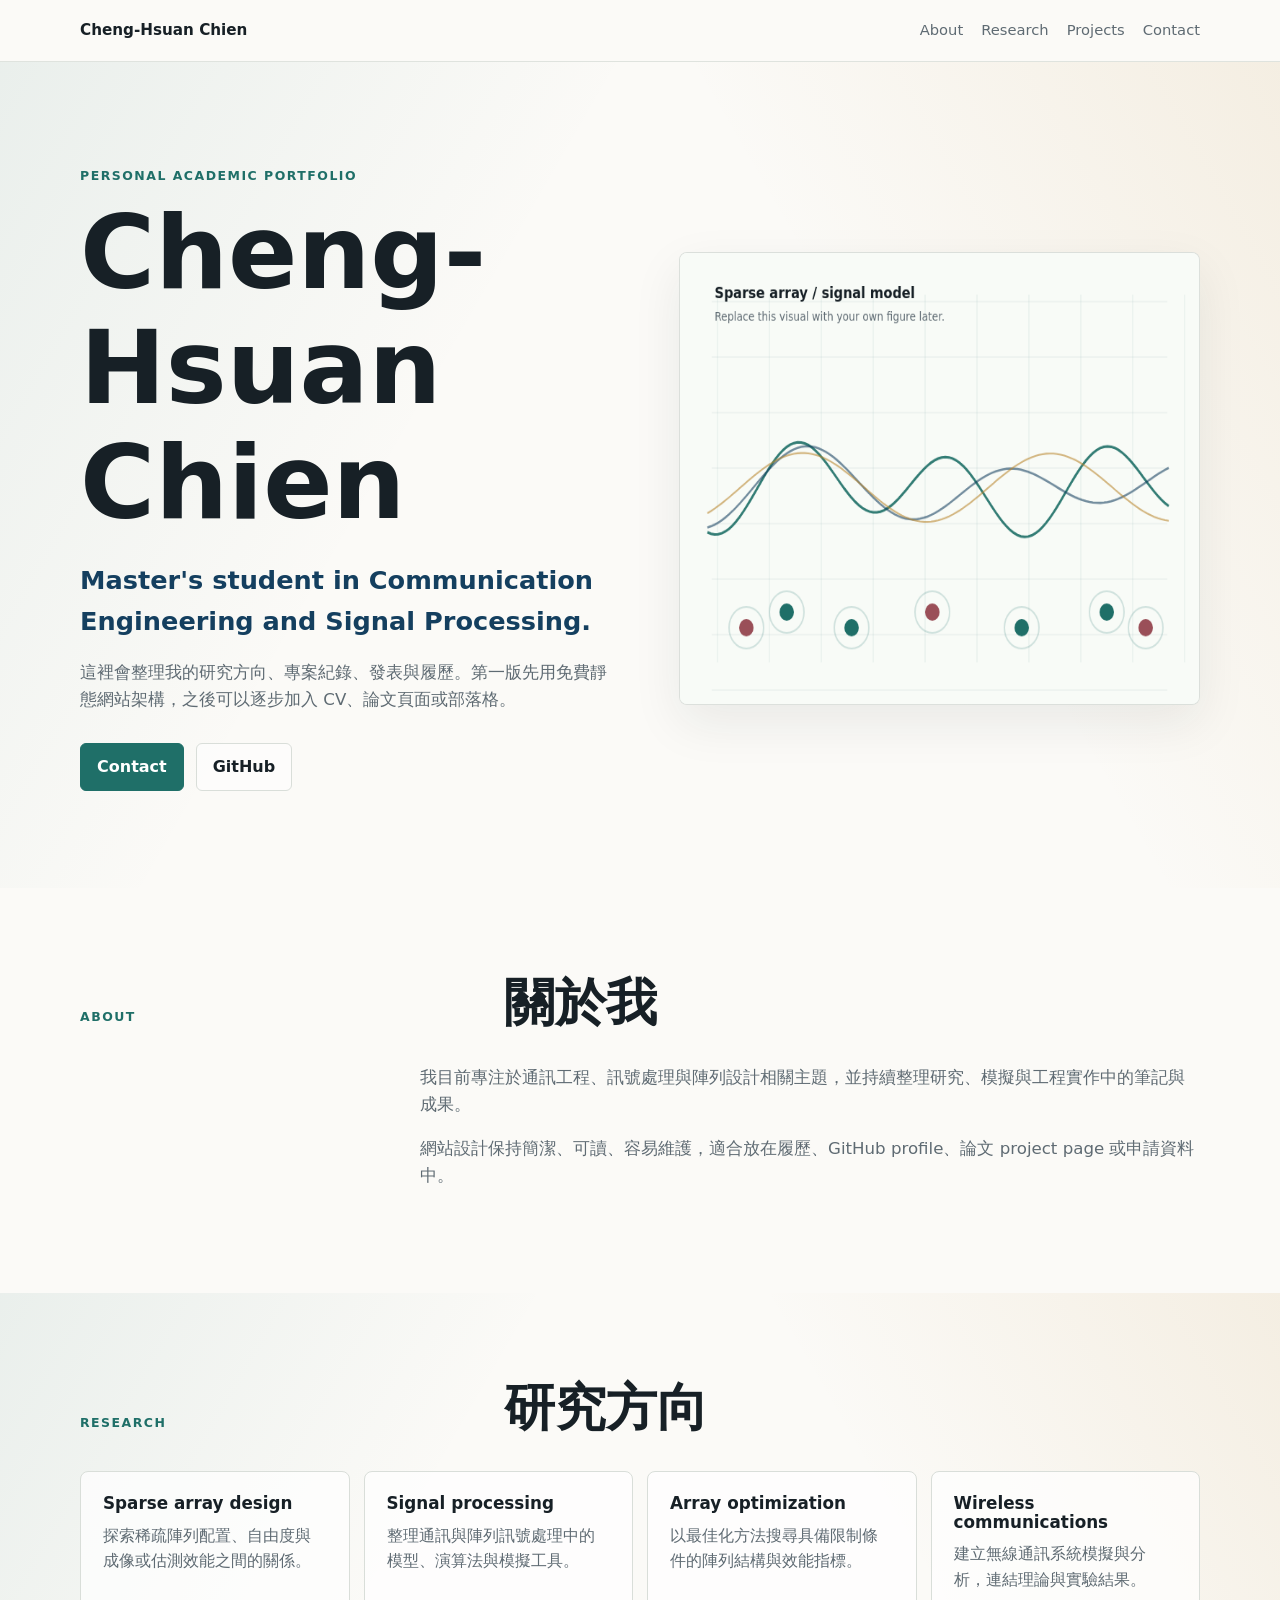
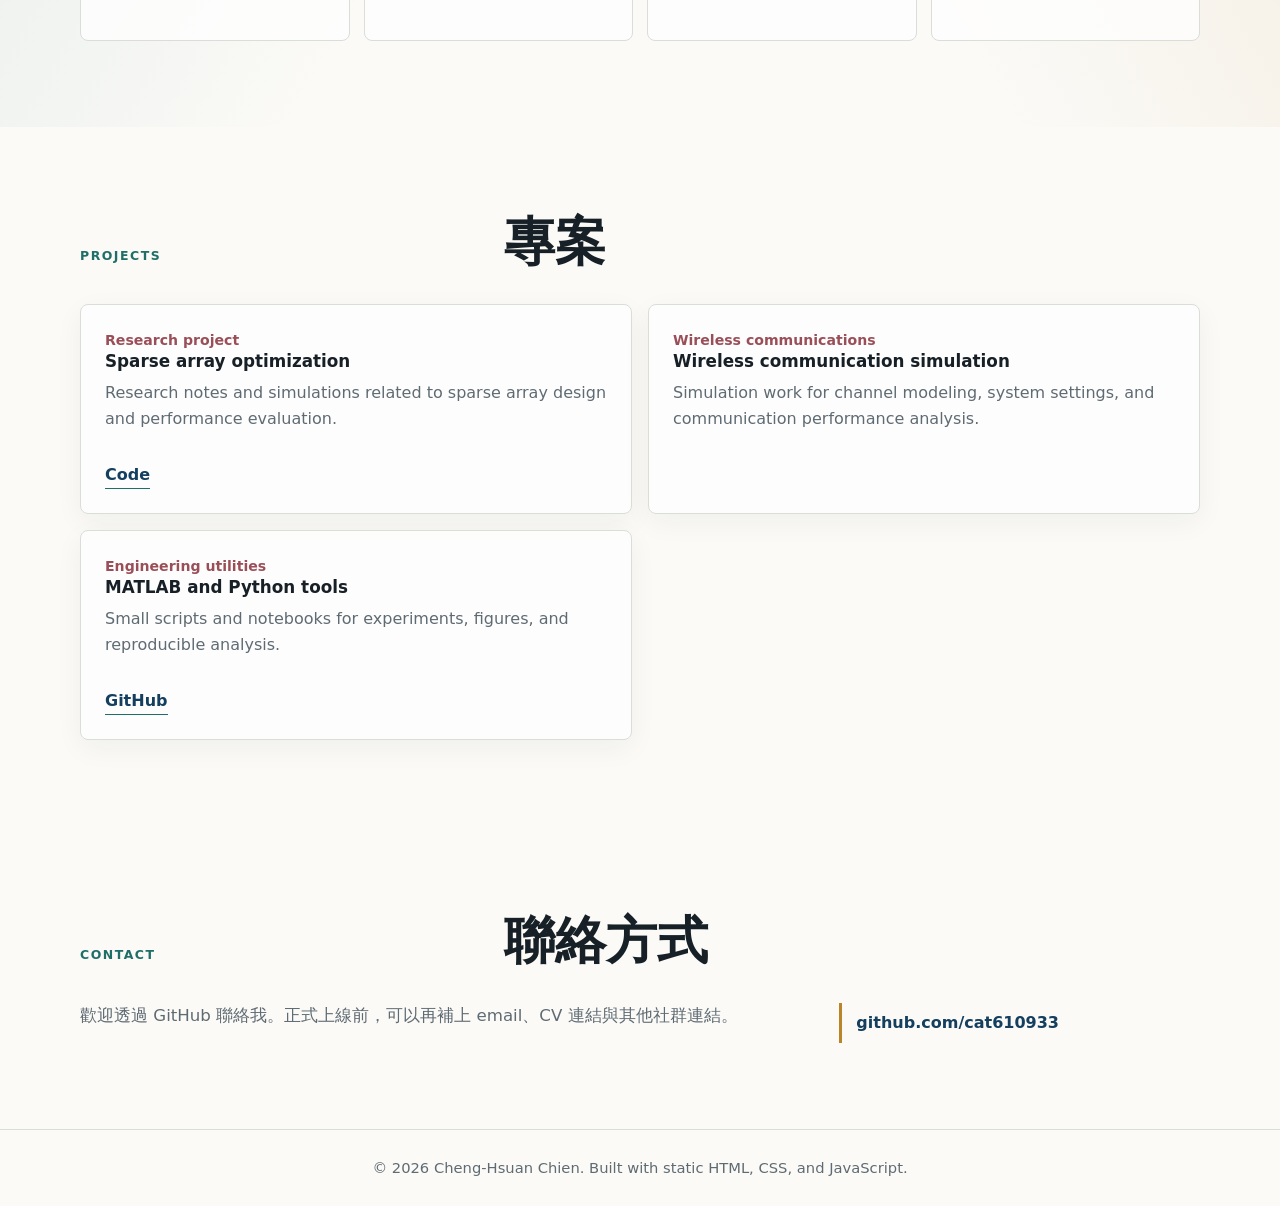
==== index.html @ 8d7ac909 "Update website content" ====
<!doctype html>
<html lang="zh-Hant">
  <head>
    <meta charset="utf-8">
    <meta name="viewport" content="width=device-width, initial-scale=1">
    <meta
      name="description"
      content="Cheng-Hsuan Chien 的個人網站，整理研究方向、專案、發表與聯絡資訊。"
    >
    <title>Cheng-Hsuan Chien | Personal Website</title>
    <link rel="stylesheet" href="styles.css">
  </head>
  <body>
    <header class="site-header">
      <a class="brand" href="#top" aria-label="回到首頁">Cheng-Hsuan Chien</a>
      <nav class="site-nav" aria-label="主要導覽">
        <a href="#about">About</a>
        <a href="#research">Research</a>
        <a href="#projects">Projects</a>
        <a href="#contact">Contact</a>
      </nav>
    </header>

    <main id="top">
      <section class="hero section-band">
        <div class="hero-copy">
          <p class="eyebrow">Personal academic portfolio</p>
          <h1>Cheng-Hsuan Chien</h1>
          <p class="hero-subtitle">
            Master's student in Communication Engineering and Signal Processing.
          </p>
          <p class="hero-text">
            這裡會整理我的研究方向、專案紀錄、發表與履歷。第一版先用免費靜態網站架構，之後可以逐步加入 CV、論文頁面或部落格。
          </p>
          <div class="hero-actions" aria-label="快速連結">
            <a class="button primary" href="#contact">Contact</a>
            <a class="button secondary" href="https://github.com/cat610933">GitHub</a>
          </div>
        </div>
        <div class="hero-visual" aria-label="Signal processing visualization">
          <canvas id="signalCanvas" width="720" height="520"></canvas>
        </div>
      </section>

      <section id="about" class="content-section">
        <div class="section-heading">
          <p class="eyebrow">About</p>
          <h2>關於我</h2>
        </div>
        <div class="text-block">
          <p>
            我目前專注於通訊工程、訊號處理與陣列設計相關主題，並持續整理研究、模擬與工程實作中的筆記與成果。
          </p>
          <p>
            網站設計保持簡潔、可讀、容易維護，適合放在履歷、GitHub profile、論文 project page 或申請資料中。
          </p>
        </div>
      </section>

      <section id="research" class="content-section section-band">
        <div class="section-heading">
          <p class="eyebrow">Research</p>
          <h2>研究方向</h2>
        </div>
        <div class="research-grid">
          <article>
            <h3>Sparse array design</h3>
            <p>探索稀疏陣列配置、自由度與成像或估測效能之間的關係。</p>
          </article>
          <article>
            <h3>Signal processing</h3>
            <p>整理通訊與陣列訊號處理中的模型、演算法與模擬工具。</p>
          </article>
          <article>
            <h3>Array optimization</h3>
            <p>以最佳化方法搜尋具備限制條件的陣列結構與效能指標。</p>
          </article>
          <article>
            <h3>Wireless communications</h3>
            <p>建立無線通訊系統模擬與分析，連結理論與實驗結果。</p>
          </article>
        </div>
      </section>

      <section id="projects" class="content-section">
        <div class="section-heading">
          <p class="eyebrow">Projects</p>
          <h2>專案</h2>
        </div>
        <div id="projectList" class="item-list" aria-live="polite"></div>
      </section>

      <section id="publications" class="content-section section-band is-hidden">
        <div class="section-heading">
          <p class="eyebrow">Publications</p>
          <h2>論文與發表</h2>
        </div>
        <div id="publicationList" class="item-list" aria-live="polite"></div>
      </section>

      <section id="contact" class="content-section contact-section">
        <div class="section-heading">
          <p class="eyebrow">Contact</p>
          <h2>聯絡方式</h2>
        </div>
        <div class="contact-layout">
          <p>
            歡迎透過 GitHub 聯絡我。正式上線前，可以再補上 email、CV 連結與其他社群連結。
          </p>
          <div class="contact-links">
            <a href="https://github.com/cat610933">github.com/cat610933</a>
          </div>
        </div>
      </section>
    </main>

    <footer class="site-footer">
      <p>&copy; <span id="year"></span> Cheng-Hsuan Chien. Built with static HTML, CSS, and JavaScript.</p>
    </footer>

    <script src="script.js"></script>
  </body>
</html>
---- styles.css ----
:root {
  color-scheme: light;
  --bg: #fbfaf7;
  --surface: #ffffff;
  --ink: #172026;
  --muted: #5f6b73;
  --line: #d9ded9;
  --accent: #1f6f68;
  --accent-strong: #143f5f;
  --gold: #b9852b;
  --rose: #9a4f58;
  --shadow: 0 18px 50px rgba(23, 32, 38, 0.08);
  --max-width: 1120px;
}

* {
  box-sizing: border-box;
}

html {
  scroll-behavior: smooth;
}

body {
  margin: 0;
  background: var(--bg);
  color: var(--ink);
  font-family:
    Inter, ui-sans-serif, system-ui, -apple-system, BlinkMacSystemFont, "Segoe UI",
    "Noto Sans TC", sans-serif;
  line-height: 1.6;
}

a {
  color: inherit;
  text-decoration: none;
}

.site-header {
  position: sticky;
  top: 0;
  z-index: 10;
  display: flex;
  align-items: center;
  justify-content: space-between;
  gap: 24px;
  padding: 18px max(24px, calc((100vw - var(--max-width)) / 2));
  border-bottom: 1px solid rgba(217, 222, 217, 0.8);
  background: rgba(251, 250, 247, 0.92);
  backdrop-filter: blur(16px);
}

.brand {
  font-size: 0.95rem;
  font-weight: 750;
  white-space: nowrap;
}

.site-nav {
  display: flex;
  align-items: center;
  gap: 18px;
  color: var(--muted);
  font-size: 0.92rem;
}

.site-nav a {
  border-bottom: 1px solid transparent;
}

.site-nav a:hover,
.site-nav a:focus-visible {
  color: var(--ink);
  border-color: var(--accent);
}

.section-band {
  background:
    linear-gradient(120deg, rgba(31, 111, 104, 0.08), transparent 36%),
    linear-gradient(240deg, rgba(185, 133, 43, 0.1), transparent 34%);
}

.hero {
  display: grid;
  grid-template-columns: minmax(0, 1.02fr) minmax(320px, 0.98fr);
  align-items: center;
  min-height: calc(100vh - 74px);
  gap: 56px;
  padding: 72px max(24px, calc((100vw - var(--max-width)) / 2)) 64px;
}

.hero-copy,
.section-heading,
.text-block,
.contact-layout {
  min-width: 0;
}

.eyebrow {
  margin: 0 0 10px;
  color: var(--accent);
  font-size: 0.78rem;
  font-weight: 800;
  letter-spacing: 0.12em;
  text-transform: uppercase;
}

h1,
h2,
h3,
p {
  overflow-wrap: break-word;
}

h1,
h2,
h3 {
  margin: 0;
  line-height: 1.12;
}

h1 {
  max-width: 760px;
  font-size: clamp(3rem, 8vw, 6.6rem);
}

h2 {
  font-size: clamp(2rem, 4vw, 3.35rem);
}

h3 {
  font-size: 1.05rem;
}

.hero-subtitle {
  margin: 20px 0 0;
  max-width: 660px;
  color: var(--accent-strong);
  font-size: clamp(1.25rem, 2vw, 1.65rem);
  font-weight: 650;
}

.hero-text,
.text-block p,
.contact-layout p {
  color: var(--muted);
  font-size: 1.04rem;
}

.hero-text {
  max-width: 660px;
  margin: 18px 0 0;
}

.hero-actions {
  display: flex;
  flex-wrap: wrap;
  gap: 12px;
  margin-top: 30px;
}

.button {
  display: inline-flex;
  min-height: 44px;
  align-items: center;
  justify-content: center;
  border: 1px solid var(--line);
  border-radius: 6px;
  padding: 10px 16px;
  font-weight: 750;
  transition:
    transform 160ms ease,
    border-color 160ms ease,
    background 160ms ease;
}

.button:hover,
.button:focus-visible {
  transform: translateY(-1px);
  border-color: var(--accent);
}

.button.primary {
  border-color: var(--accent);
  background: var(--accent);
  color: #ffffff;
}

.button.secondary {
  background: rgba(255, 255, 255, 0.58);
}

.button[aria-disabled="true"] {
  color: var(--muted);
  cursor: not-allowed;
}

.hero-visual {
  position: relative;
  overflow: hidden;
  aspect-ratio: 1.15;
  min-height: 330px;
  border: 1px solid rgba(217, 222, 217, 0.92);
  border-radius: 8px;
  background:
    radial-gradient(circle at 70% 26%, rgba(154, 79, 88, 0.22), transparent 30%),
    linear-gradient(145deg, #ffffff, #edf3ee);
  box-shadow: var(--shadow);
}

#signalCanvas {
  display: block;
  width: 100%;
  height: 100%;
}

.content-section {
  padding: 86px max(24px, calc((100vw - var(--max-width)) / 2));
}

.content-section:not(.section-band) {
  background: var(--bg);
}

.section-heading {
  display: grid;
  grid-template-columns: minmax(190px, 0.36fr) minmax(0, 0.64fr);
  gap: 32px;
  align-items: end;
  margin-bottom: 34px;
}

.section-heading .eyebrow {
  margin-bottom: 4px;
}

.text-block {
  max-width: 780px;
  margin-left: auto;
}

.text-block p {
  margin: 0 0 18px;
}

.research-grid {
  display: grid;
  grid-template-columns: repeat(4, minmax(0, 1fr));
  gap: 14px;
}

.research-grid article,
.item-card {
  border: 1px solid var(--line);
  border-radius: 8px;
  background: rgba(255, 255, 255, 0.72);
}

.research-grid article {
  min-height: 170px;
  padding: 22px;
}

.research-grid p,
.item-card p {
  margin: 10px 0 0;
  color: var(--muted);
}

.item-list {
  display: grid;
  grid-template-columns: repeat(2, minmax(0, 1fr));
  gap: 16px;
}

.item-card {
  display: flex;
  min-height: 210px;
  flex-direction: column;
  justify-content: space-between;
  padding: 24px;
  box-shadow: 0 8px 28px rgba(23, 32, 38, 0.05);
}

.item-meta {
  color: var(--rose);
  font-size: 0.88rem;
  font-weight: 760;
}

.item-links {
  display: flex;
  flex-wrap: wrap;
  gap: 10px;
  margin-top: 20px;
}

.item-links a {
  border-bottom: 1px solid var(--accent);
  color: var(--accent-strong);
  font-weight: 760;
}

.contact-layout {
  display: grid;
  grid-template-columns: minmax(0, 1fr) minmax(260px, 0.5fr);
  gap: 38px;
  align-items: start;
}

.contact-layout p {
  margin: 0;
}

.contact-links {
  display: grid;
  gap: 12px;
}

.contact-links a {
  border-left: 3px solid var(--gold);
  padding: 7px 0 7px 14px;
  color: var(--accent-strong);
  font-weight: 750;
}

.site-footer {
  padding: 26px 24px;
  border-top: 1px solid var(--line);
  color: var(--muted);
  text-align: center;
}

.site-footer p {
  margin: 0;
  font-size: 0.92rem;
}

.is-hidden {
  display: none;
}

@media (max-width: 860px) {
  .site-header {
    position: static;
    align-items: flex-start;
    flex-direction: column;
    gap: 12px;
  }

  .site-nav {
    width: 100%;
    overflow-x: auto;
    padding-bottom: 4px;
  }

  .hero {
    grid-template-columns: 1fr;
    min-height: auto;
    padding-top: 50px;
  }

  .hero-visual {
    min-height: 280px;
  }

  .section-heading,
  .contact-layout {
    grid-template-columns: 1fr;
    gap: 18px;
  }

  .text-block {
    margin-left: 0;
  }

  .research-grid,
  .item-list {
    grid-template-columns: repeat(2, minmax(0, 1fr));
  }
}

@media (max-width: 560px) {
  .site-header,
  .hero,
  .content-section {
    padding-left: 18px;
    padding-right: 18px;
  }

  .brand {
    white-space: normal;
  }

  .hero {
    gap: 34px;
    padding-bottom: 42px;
  }

  .hero-actions,
  .button {
    width: 100%;
  }

  .research-grid,
  .item-list {
    grid-template-columns: 1fr;
  }

  .content-section {
    padding-top: 64px;
    padding-bottom: 64px;
  }
}
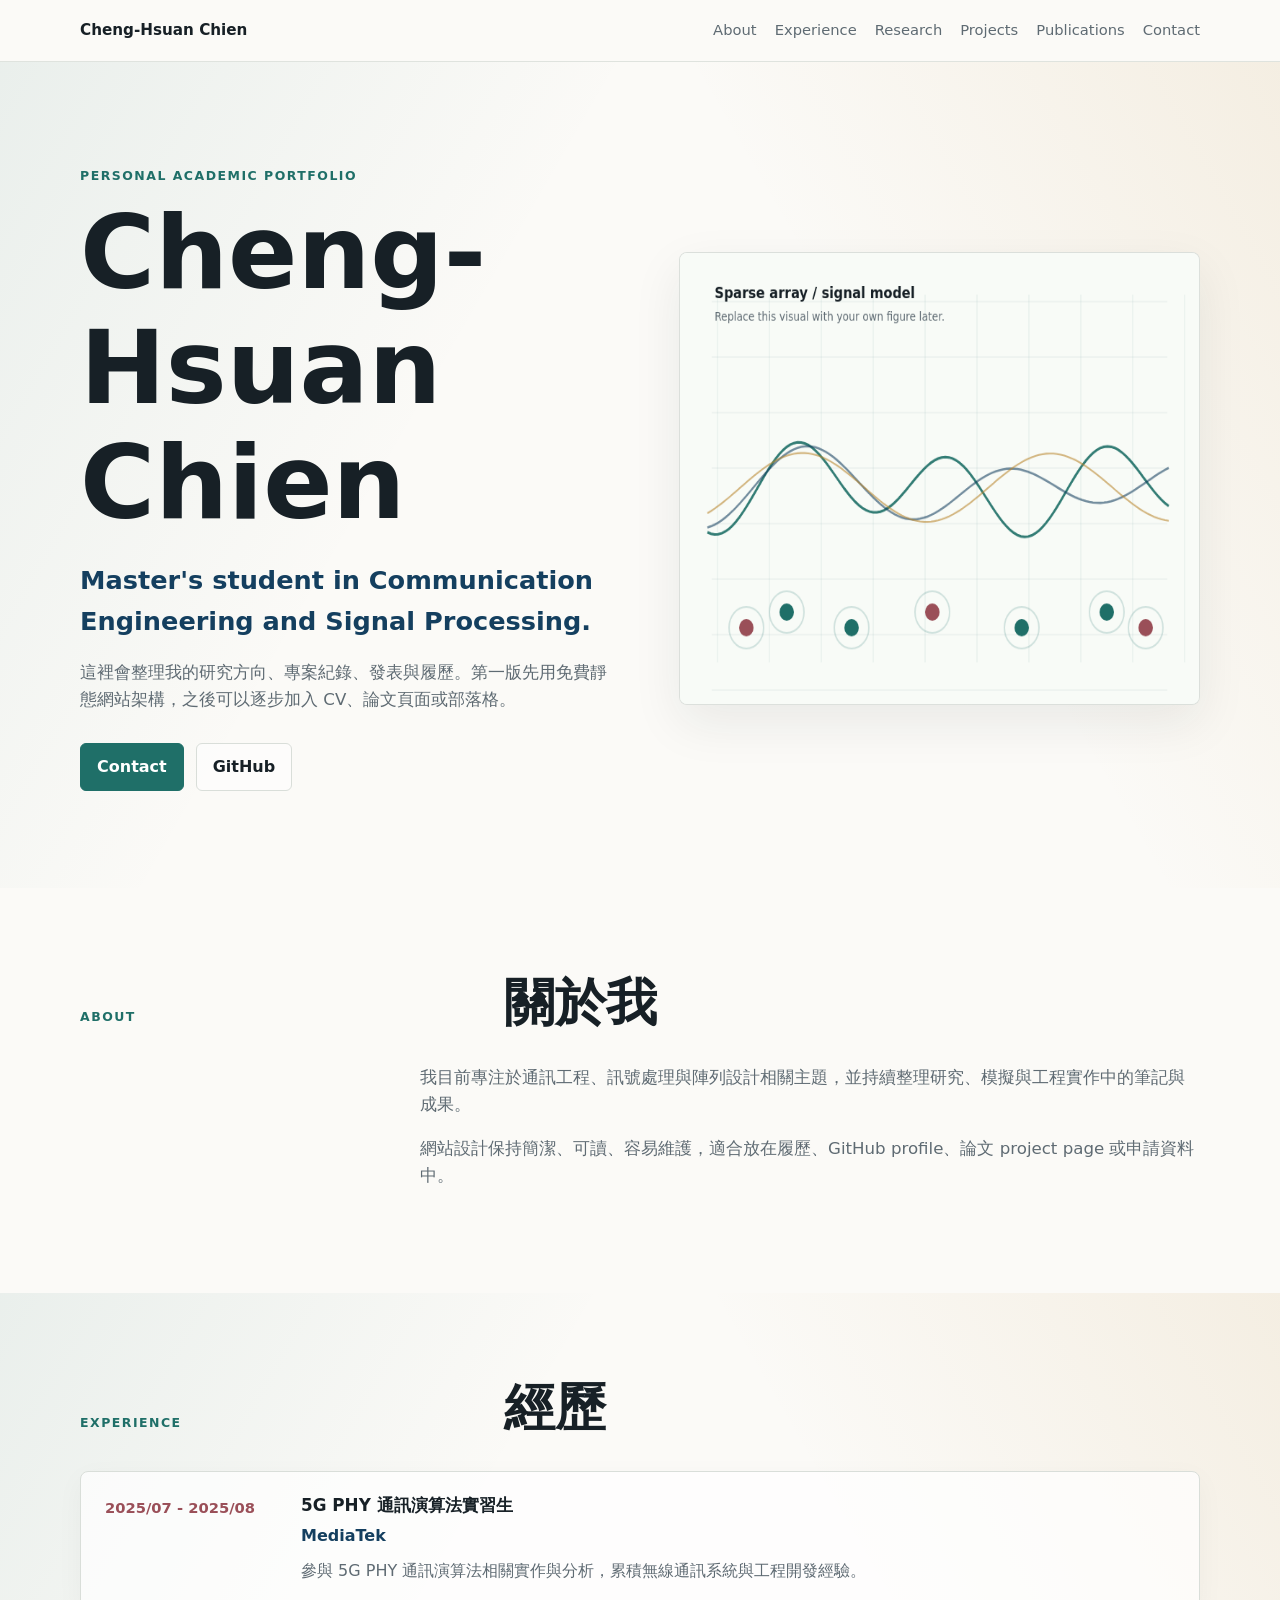
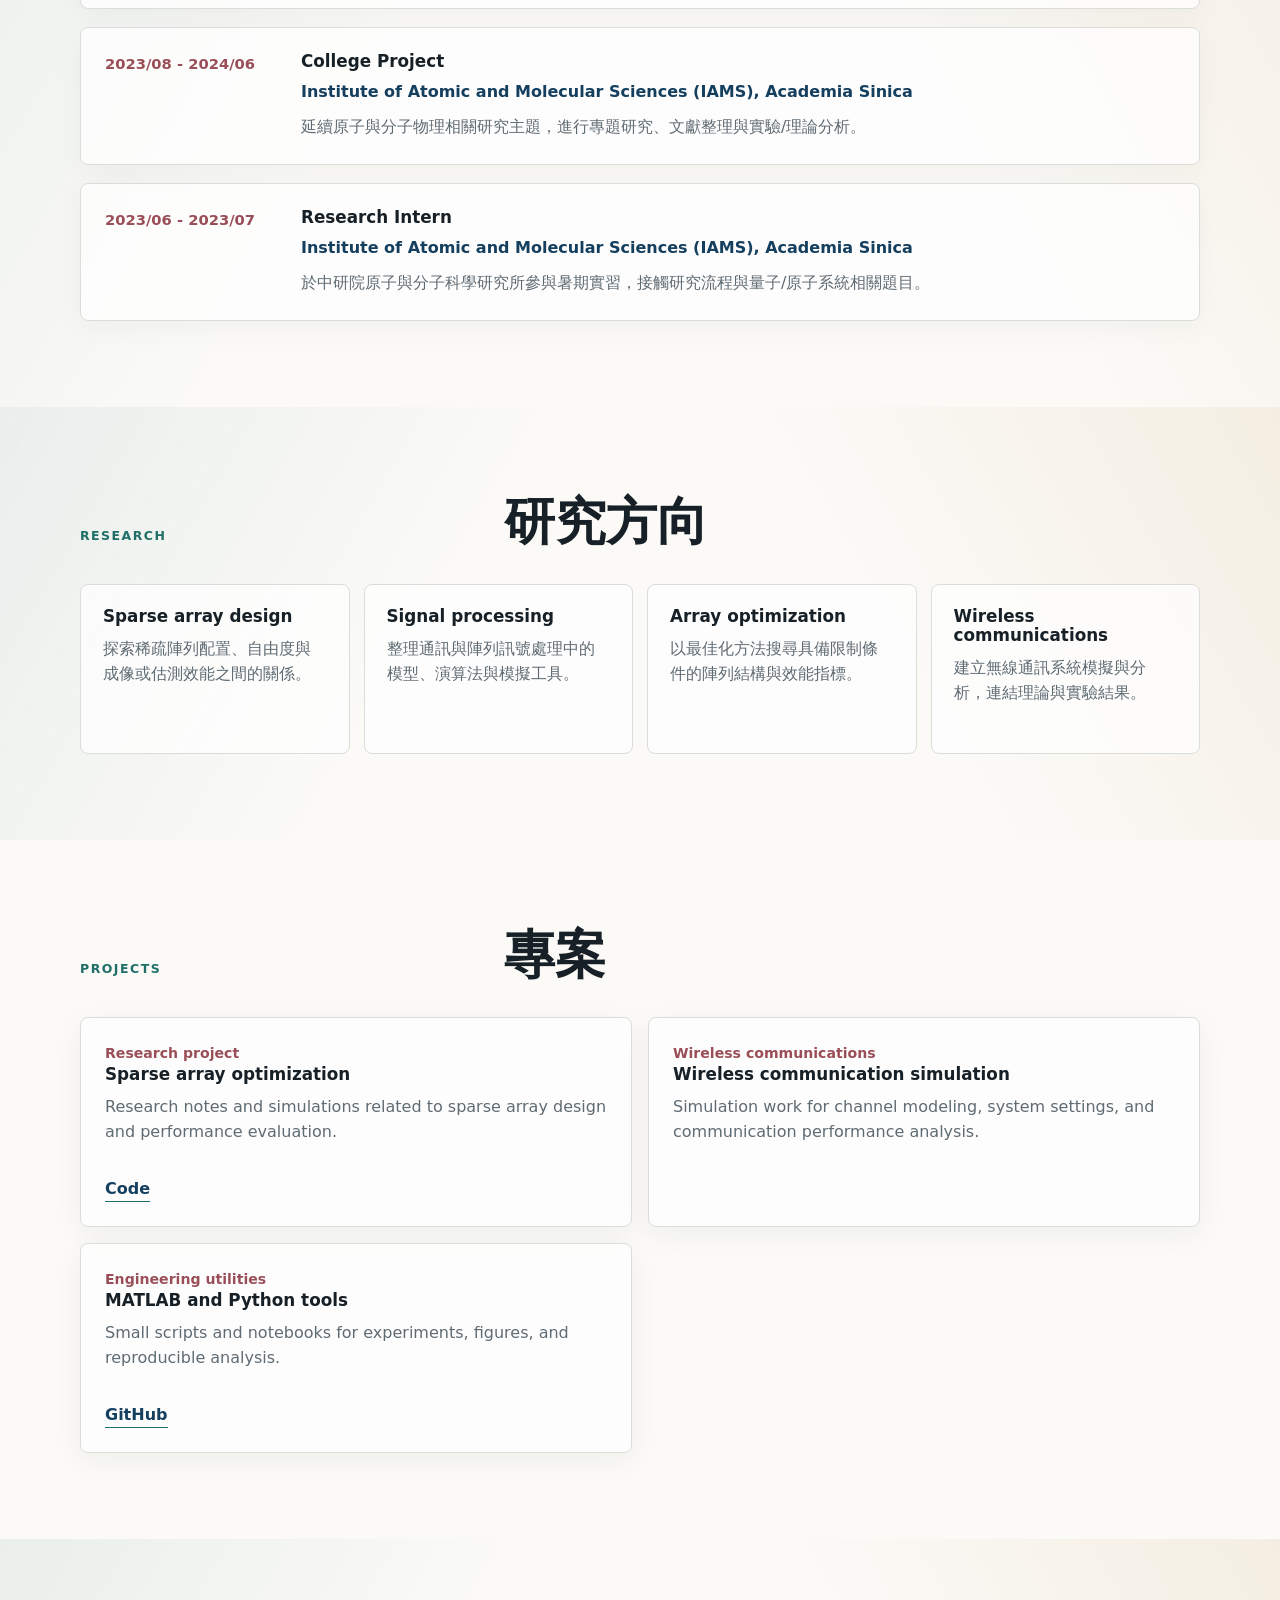
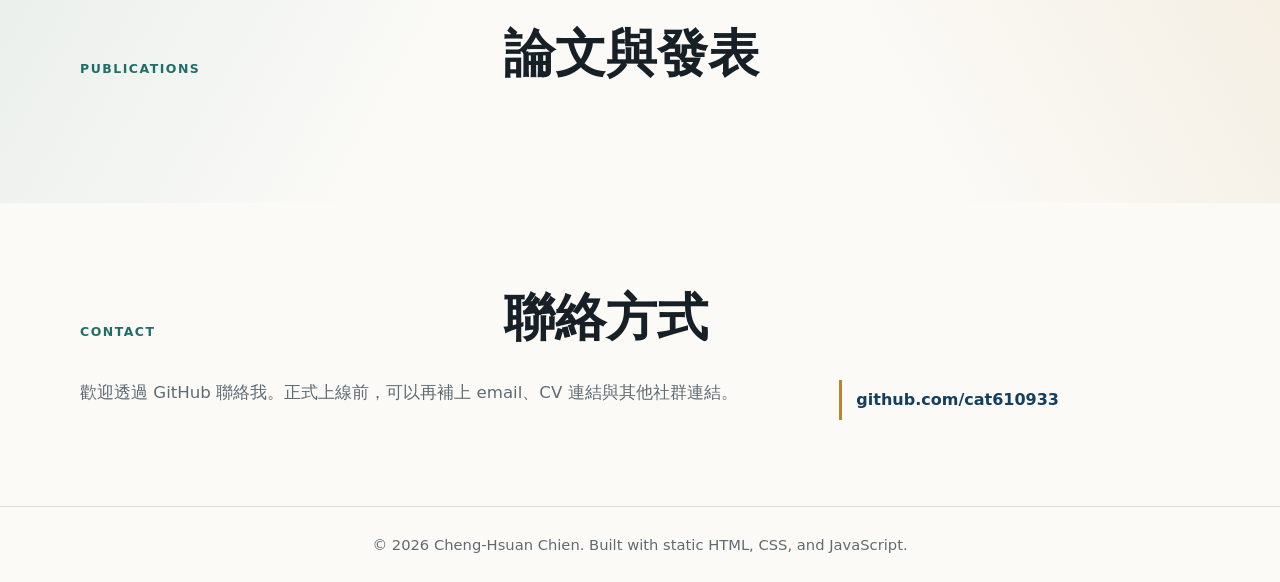
==== commit 7fe5257d: "Add experience section" ====
--- a/index.html
+++ b/index.html
@@ -15,8 +15,10 @@
       <a class="brand" href="#top" aria-label="回到首頁">Cheng-Hsuan Chien</a>
       <nav class="site-nav" aria-label="主要導覽">
         <a href="#about">About</a>
+        <a href="#experience">Experience</a>
         <a href="#research">Research</a>
         <a href="#projects">Projects</a>
+        <a href="#publications">Publications</a>
         <a href="#contact">Contact</a>
       </nav>
     </header>
@@ -57,6 +59,45 @@
         </div>
       </section>
 
+      <section id="experience" class="content-section section-band">
+        <div class="section-heading">
+          <p class="eyebrow">Experience</p>
+          <h2>經歷</h2>
+        </div>
+        <div class="timeline" aria-label="Experience timeline">
+          <article class="timeline-item">
+            <p class="timeline-date">2025/07 - 2025/08</p>
+            <div>
+              <h3>5G PHY 通訊演算法實習生</h3>
+              <p class="timeline-place">MediaTek</p>
+              <p>
+                參與 5G PHY 通訊演算法相關實作與分析，累積無線通訊系統與工程開發經驗。
+              </p>
+            </div>
+          </article>
+          <article class="timeline-item">
+            <p class="timeline-date">2023/08 - 2024/06</p>
+            <div>
+              <h3>College Project</h3>
+              <p class="timeline-place">Institute of Atomic and Molecular Sciences (IAMS), Academia Sinica</p>
+              <p>
+                延續原子與分子物理相關研究主題，進行專題研究、文獻整理與實驗/理論分析。
+              </p>
+            </div>
+          </article>
+          <article class="timeline-item">
+            <p class="timeline-date">2023/06 - 2023/07</p>
+            <div>
+              <h3>Research Intern</h3>
+              <p class="timeline-place">Institute of Atomic and Molecular Sciences (IAMS), Academia Sinica</p>
+              <p>
+                於中研院原子與分子科學研究所參與暑期實習，接觸研究流程與量子/原子系統相關題目。
+              </p>
+            </div>
+          </article>
+        </div>
+      </section>
+
       <section id="research" class="content-section section-band">
         <div class="section-heading">
           <p class="eyebrow">Research</p>
@@ -90,7 +131,7 @@
         <div id="projectList" class="item-list" aria-live="polite"></div>
       </section>
 
-      <section id="publications" class="content-section section-band is-hidden">
+      <section id="publications" class="content-section section-band">
         <div class="section-heading">
           <p class="eyebrow">Publications</p>
           <h2>論文與發表</h2>
--- a/styles.css
+++ b/styles.css
@@ -243,6 +243,40 @@
   margin: 0 0 18px;
 }
 
+.timeline {
+  display: grid;
+  gap: 18px;
+}
+
+.timeline-item {
+  display: grid;
+  grid-template-columns: 170px minmax(0, 1fr);
+  gap: 26px;
+  padding: 24px;
+  border: 1px solid var(--line);
+  border-radius: 8px;
+  background: rgba(255, 255, 255, 0.72);
+  box-shadow: 0 8px 28px rgba(23, 32, 38, 0.04);
+}
+
+.timeline-date {
+  margin: 0;
+  color: var(--rose);
+  font-size: 0.92rem;
+  font-weight: 800;
+}
+
+.timeline-place {
+  margin: 8px 0 0;
+  color: var(--accent-strong);
+  font-weight: 760;
+}
+
+.timeline-item p:last-child {
+  margin: 10px 0 0;
+  color: var(--muted);
+}
+
 .research-grid {
   display: grid;
   grid-template-columns: repeat(4, minmax(0, 1fr));
@@ -336,10 +370,6 @@
   font-size: 0.92rem;
 }
 
-.is-hidden {
-  display: none;
-}
-
 @media (max-width: 860px) {
   .site-header {
     position: static;
@@ -365,6 +395,7 @@
   }
 
   .section-heading,
+  .timeline-item,
   .contact-layout {
     grid-template-columns: 1fr;
     gap: 18px;
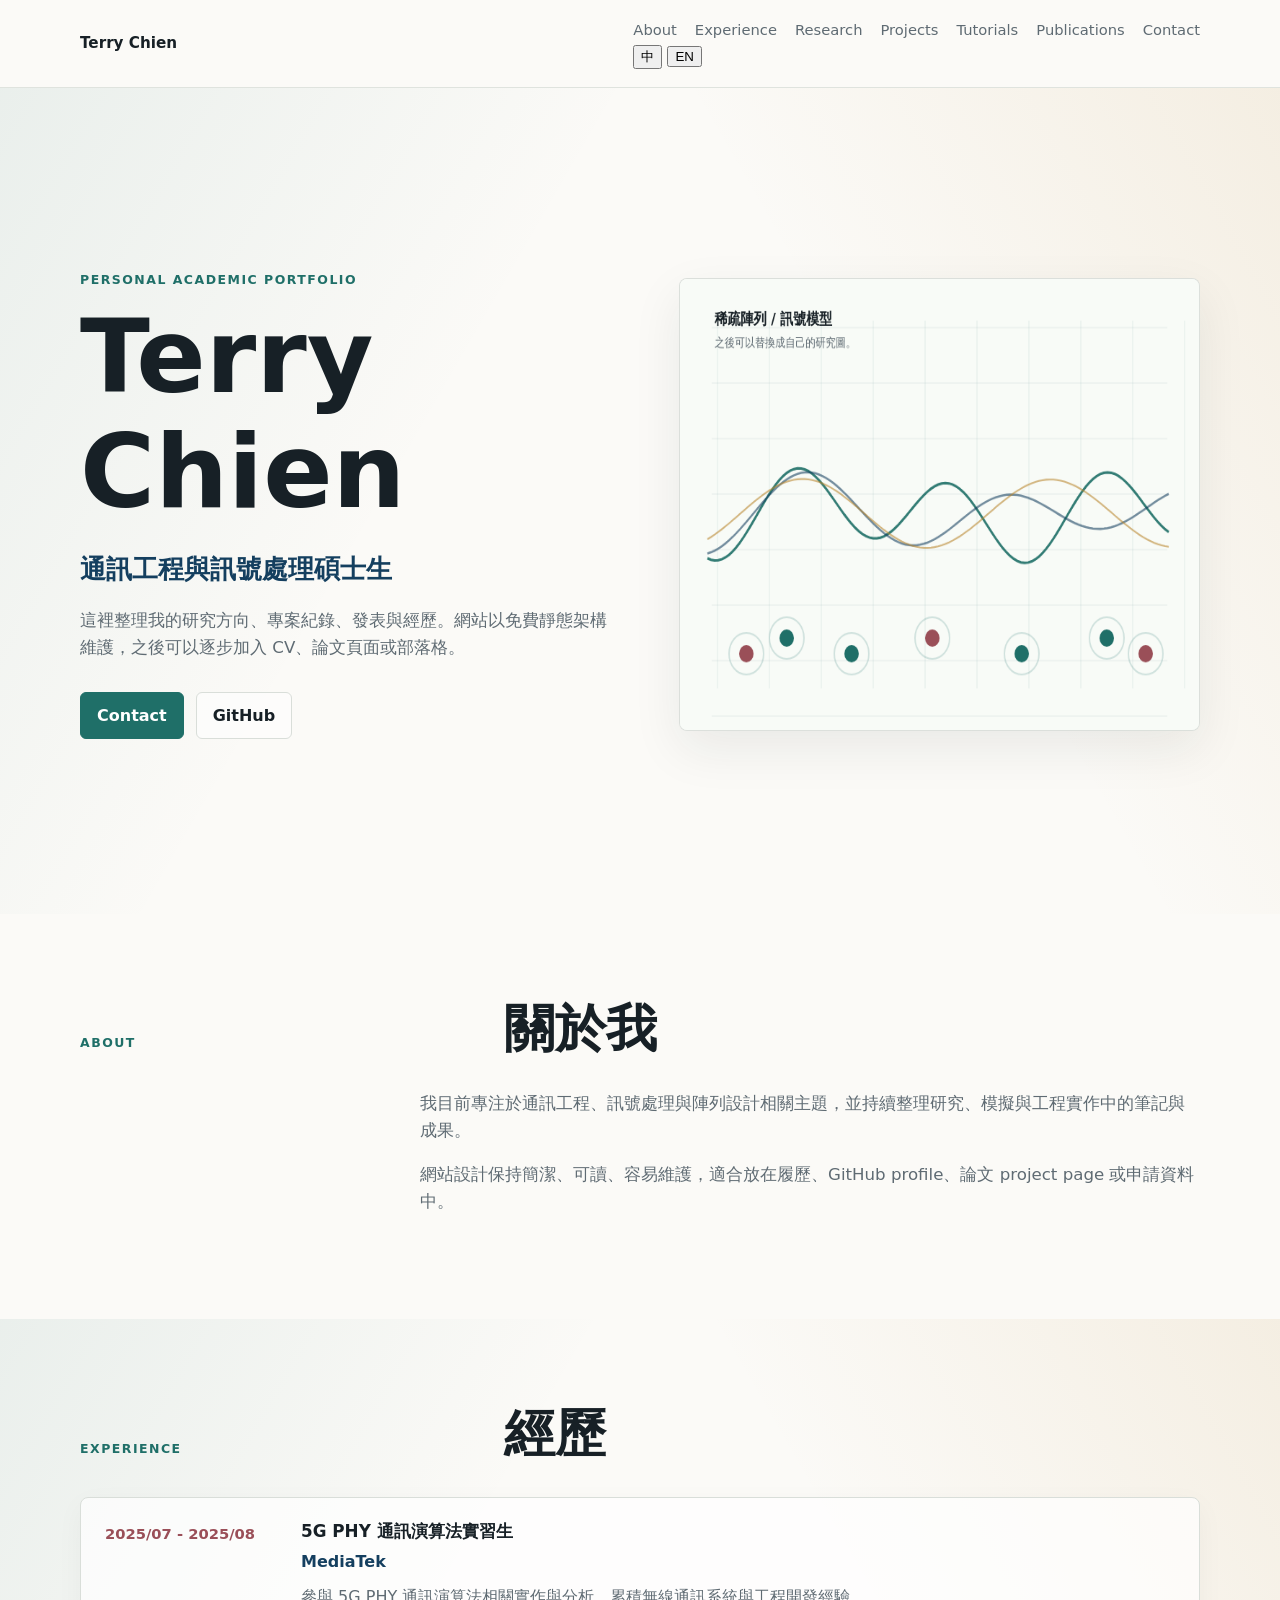
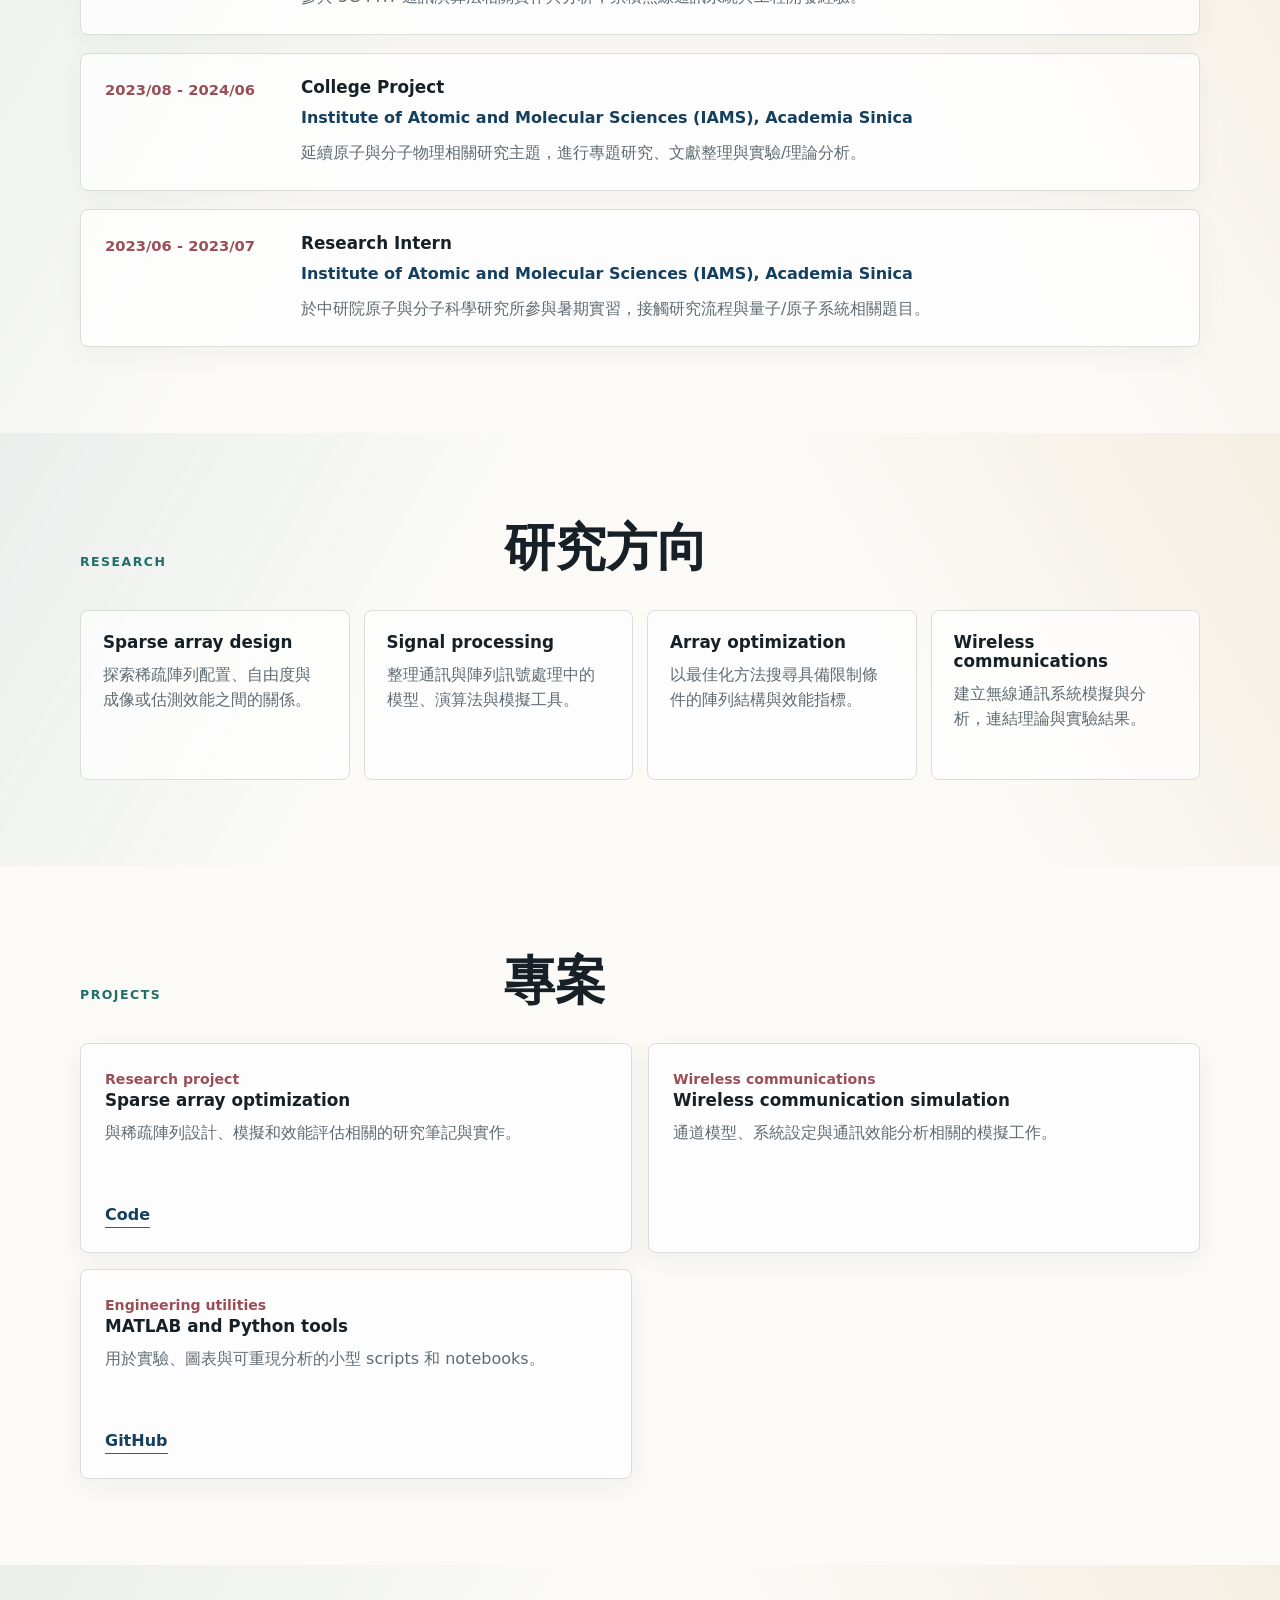
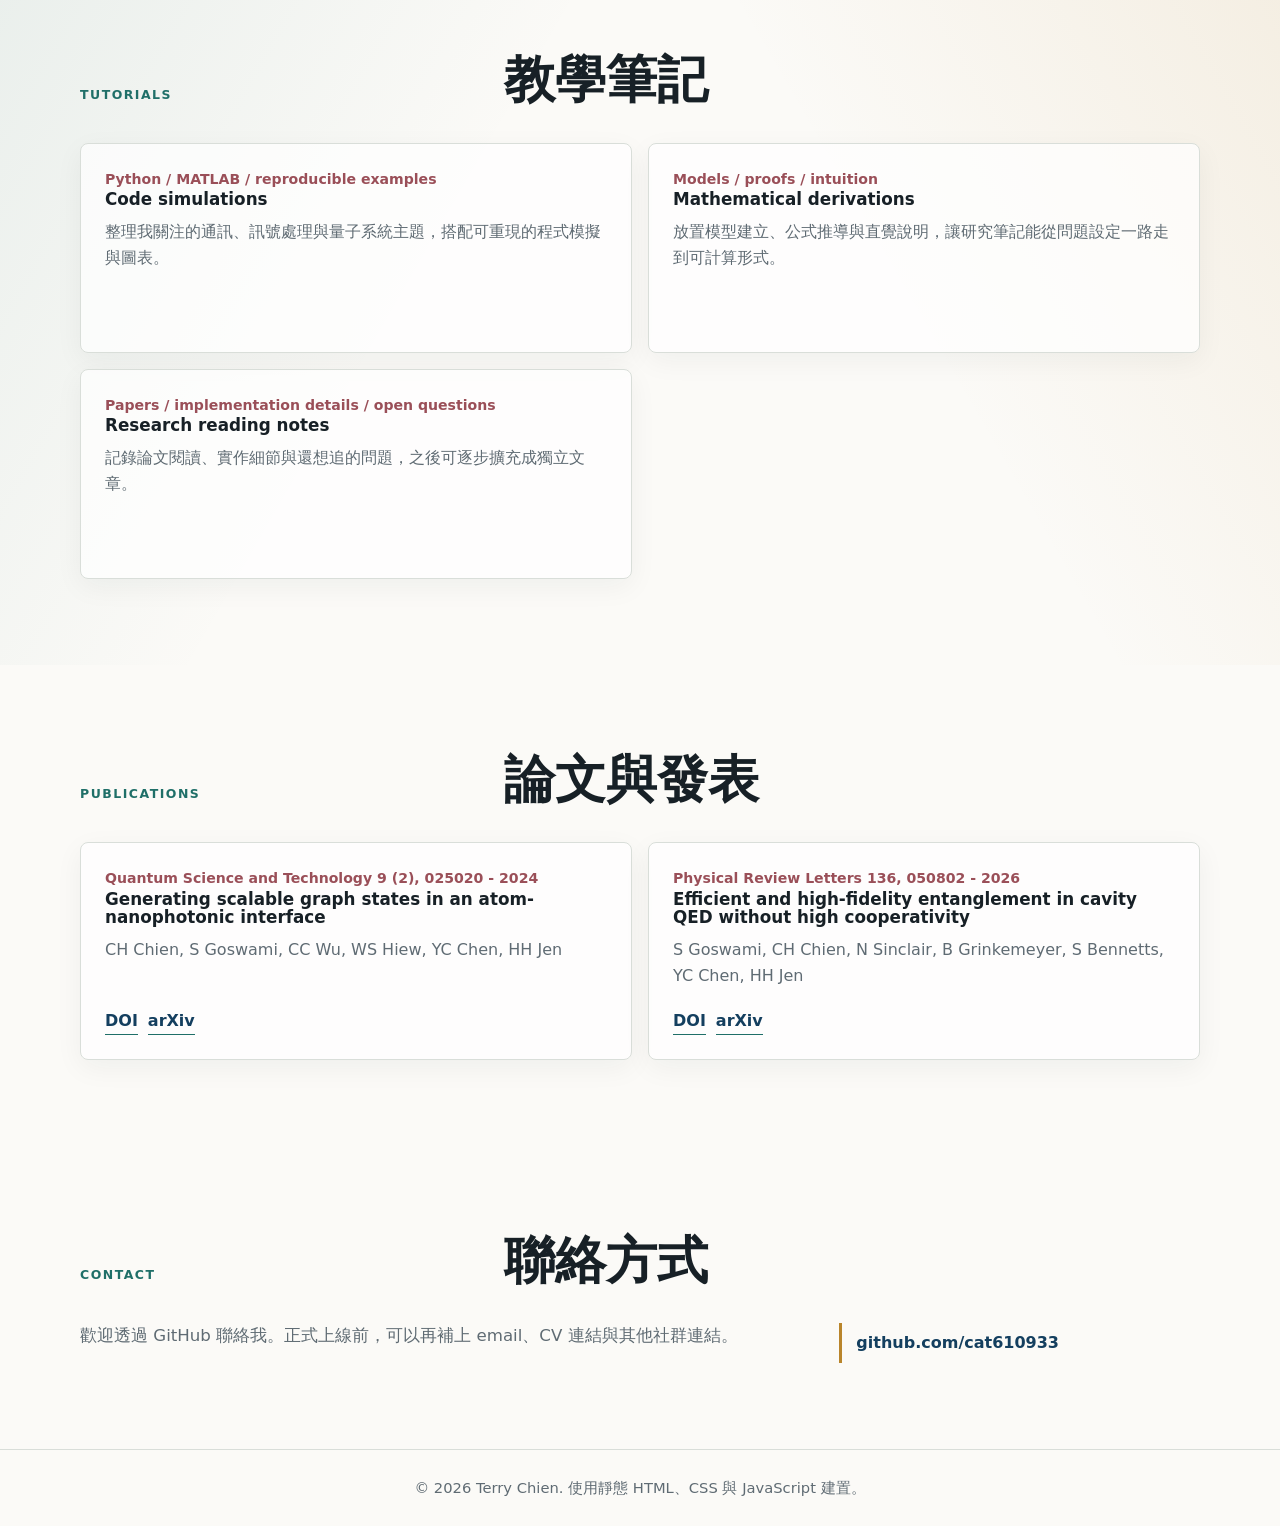
==== commit 13ee3bdc: "Add tutorials section and update display name" ====
--- a/index.html
+++ b/index.html
@@ -5,55 +5,63 @@
     <meta name="viewport" content="width=device-width, initial-scale=1">
     <meta
       name="description"
-      content="Cheng-Hsuan Chien 的個人網站，整理研究方向、專案、發表與聯絡資訊。"
+      content="Terry Chien 的個人網站，整理研究方向、專案、教學筆記、發表與聯絡資訊。"
+      data-i18n-attr="content:meta.description"
     >
-    <title>Cheng-Hsuan Chien | Personal Website</title>
+    <title>Terry Chien | Personal Website</title>
     <link rel="stylesheet" href="styles.css">
   </head>
   <body>
     <header class="site-header">
-      <a class="brand" href="#top" aria-label="回到首頁">Cheng-Hsuan Chien</a>
-      <nav class="site-nav" aria-label="主要導覽">
-        <a href="#about">About</a>
-        <a href="#experience">Experience</a>
-        <a href="#research">Research</a>
-        <a href="#projects">Projects</a>
-        <a href="#publications">Publications</a>
-        <a href="#contact">Contact</a>
-      </nav>
+      <a class="brand" href="#top" aria-label="回到首頁" data-i18n-attr="aria-label:nav.home">Terry Chien</a>
+      <div class="header-actions">
+        <nav class="site-nav" aria-label="主要導覽" data-i18n-attr="aria-label:nav.label">
+          <a href="#about" data-i18n="nav.about">About</a>
+          <a href="#experience" data-i18n="nav.experience">Experience</a>
+          <a href="#research" data-i18n="nav.research">Research</a>
+          <a href="#projects" data-i18n="nav.projects">Projects</a>
+          <a href="#tutorials" data-i18n="nav.tutorials">Tutorials</a>
+          <a href="#publications" data-i18n="nav.publications">Publications</a>
+          <a href="#contact" data-i18n="nav.contact">Contact</a>
+        </nav>
+        <div class="language-switch" role="group" aria-label="語言切換" data-i18n-attr="aria-label:language.label">
+          <button class="language-option is-active" type="button" data-lang="zh">中</button>
+          <button class="language-option" type="button" data-lang="en">EN</button>
+        </div>
+      </div>
     </header>
 
     <main id="top">
       <section class="hero section-band">
         <div class="hero-copy">
-          <p class="eyebrow">Personal academic portfolio</p>
-          <h1>Cheng-Hsuan Chien</h1>
-          <p class="hero-subtitle">
+          <p class="eyebrow" data-i18n="hero.eyebrow">Personal academic portfolio</p>
+          <h1>Terry Chien</h1>
+          <p class="hero-subtitle" data-i18n="hero.subtitle">
             Master's student in Communication Engineering and Signal Processing.
           </p>
-          <p class="hero-text">
+          <p class="hero-text" data-i18n="hero.text">
             這裡會整理我的研究方向、專案紀錄、發表與履歷。第一版先用免費靜態網站架構，之後可以逐步加入 CV、論文頁面或部落格。
           </p>
-          <div class="hero-actions" aria-label="快速連結">
-            <a class="button primary" href="#contact">Contact</a>
+          <div class="hero-actions" aria-label="快速連結" data-i18n-attr="aria-label:hero.actionsLabel">
+            <a class="button primary" href="#contact" data-i18n="nav.contact">Contact</a>
             <a class="button secondary" href="https://github.com/cat610933">GitHub</a>
           </div>
         </div>
-        <div class="hero-visual" aria-label="Signal processing visualization">
+        <div class="hero-visual" aria-label="Signal processing visualization" data-i18n-attr="aria-label:hero.visualLabel">
           <canvas id="signalCanvas" width="720" height="520"></canvas>
         </div>
       </section>
 
       <section id="about" class="content-section">
         <div class="section-heading">
-          <p class="eyebrow">About</p>
-          <h2>關於我</h2>
+          <p class="eyebrow" data-i18n="about.eyebrow">About</p>
+          <h2 data-i18n="about.title">關於我</h2>
         </div>
         <div class="text-block">
-          <p>
+          <p data-i18n="about.body1">
             我目前專注於通訊工程、訊號處理與陣列設計相關主題，並持續整理研究、模擬與工程實作中的筆記與成果。
           </p>
-          <p>
+          <p data-i18n="about.body2">
             網站設計保持簡潔、可讀、容易維護，適合放在履歷、GitHub profile、論文 project page 或申請資料中。
           </p>
         </div>
@@ -61,16 +69,16 @@
 
       <section id="experience" class="content-section section-band">
         <div class="section-heading">
-          <p class="eyebrow">Experience</p>
-          <h2>經歷</h2>
+          <p class="eyebrow" data-i18n="experience.eyebrow">Experience</p>
+          <h2 data-i18n="experience.title">經歷</h2>
         </div>
-        <div class="timeline" aria-label="Experience timeline">
+        <div class="timeline" aria-label="Experience timeline" data-i18n-attr="aria-label:experience.timelineLabel">
           <article class="timeline-item">
             <p class="timeline-date">2025/07 - 2025/08</p>
             <div>
-              <h3>5G PHY 通訊演算法實習生</h3>
+              <h3 data-i18n="experience.mediatek.role">5G PHY 通訊演算法實習生</h3>
               <p class="timeline-place">MediaTek</p>
-              <p>
+              <p data-i18n="experience.mediatek.description">
                 參與 5G PHY 通訊演算法相關實作與分析，累積無線通訊系統與工程開發經驗。
               </p>
             </div>
@@ -80,7 +88,7 @@
             <div>
               <h3>College Project</h3>
               <p class="timeline-place">Institute of Atomic and Molecular Sciences (IAMS), Academia Sinica</p>
-              <p>
+              <p data-i18n="experience.project.description">
                 延續原子與分子物理相關研究主題，進行專題研究、文獻整理與實驗/理論分析。
               </p>
             </div>
@@ -90,7 +98,7 @@
             <div>
               <h3>Research Intern</h3>
               <p class="timeline-place">Institute of Atomic and Molecular Sciences (IAMS), Academia Sinica</p>
-              <p>
+              <p data-i18n="experience.intern.description">
                 於中研院原子與分子科學研究所參與暑期實習，接觸研究流程與量子/原子系統相關題目。
               </p>
             </div>
@@ -100,52 +108,60 @@
 
       <section id="research" class="content-section section-band">
         <div class="section-heading">
-          <p class="eyebrow">Research</p>
-          <h2>研究方向</h2>
+          <p class="eyebrow" data-i18n="research.eyebrow">Research</p>
+          <h2 data-i18n="research.title">研究方向</h2>
         </div>
         <div class="research-grid">
           <article>
             <h3>Sparse array design</h3>
-            <p>探索稀疏陣列配置、自由度與成像或估測效能之間的關係。</p>
+            <p data-i18n="research.sparse">探索稀疏陣列配置、自由度與成像或估測效能之間的關係。</p>
           </article>
           <article>
             <h3>Signal processing</h3>
-            <p>整理通訊與陣列訊號處理中的模型、演算法與模擬工具。</p>
+            <p data-i18n="research.signal">整理通訊與陣列訊號處理中的模型、演算法與模擬工具。</p>
           </article>
           <article>
             <h3>Array optimization</h3>
-            <p>以最佳化方法搜尋具備限制條件的陣列結構與效能指標。</p>
+            <p data-i18n="research.optimization">以最佳化方法搜尋具備限制條件的陣列結構與效能指標。</p>
           </article>
           <article>
             <h3>Wireless communications</h3>
-            <p>建立無線通訊系統模擬與分析，連結理論與實驗結果。</p>
+            <p data-i18n="research.wireless">建立無線通訊系統模擬與分析，連結理論與實驗結果。</p>
           </article>
         </div>
       </section>
 
       <section id="projects" class="content-section">
         <div class="section-heading">
-          <p class="eyebrow">Projects</p>
-          <h2>專案</h2>
+          <p class="eyebrow" data-i18n="projects.eyebrow">Projects</p>
+          <h2 data-i18n="projects.title">專案</h2>
         </div>
         <div id="projectList" class="item-list" aria-live="polite"></div>
       </section>
 
-      <section id="publications" class="content-section section-band">
+      <section id="tutorials" class="content-section section-band">
         <div class="section-heading">
-          <p class="eyebrow">Publications</p>
-          <h2>論文與發表</h2>
+          <p class="eyebrow" data-i18n="tutorials.eyebrow">Tutorials</p>
+          <h2 data-i18n="tutorials.title">教學筆記</h2>
+        </div>
+        <div id="tutorialList" class="item-list" aria-live="polite"></div>
+      </section>
+
+      <section id="publications" class="content-section">
+        <div class="section-heading">
+          <p class="eyebrow" data-i18n="publications.eyebrow">Publications</p>
+          <h2 data-i18n="publications.title">論文與發表</h2>
         </div>
         <div id="publicationList" class="item-list" aria-live="polite"></div>
       </section>
 
       <section id="contact" class="content-section contact-section">
         <div class="section-heading">
-          <p class="eyebrow">Contact</p>
-          <h2>聯絡方式</h2>
+          <p class="eyebrow" data-i18n="contact.eyebrow">Contact</p>
+          <h2 data-i18n="contact.title">聯絡方式</h2>
         </div>
         <div class="contact-layout">
-          <p>
+          <p data-i18n="contact.body">
             歡迎透過 GitHub 聯絡我。正式上線前，可以再補上 email、CV 連結與其他社群連結。
           </p>
           <div class="contact-links">
@@ -156,7 +172,7 @@
     </main>
 
     <footer class="site-footer">
-      <p>&copy; <span id="year"></span> Cheng-Hsuan Chien. Built with static HTML, CSS, and JavaScript.</p>
+      <p>&copy; <span id="year"></span> <span data-i18n="footer.text">Terry Chien. Built with static HTML, CSS, and JavaScript.</span></p>
     </footer>
 
     <script src="script.js"></script>
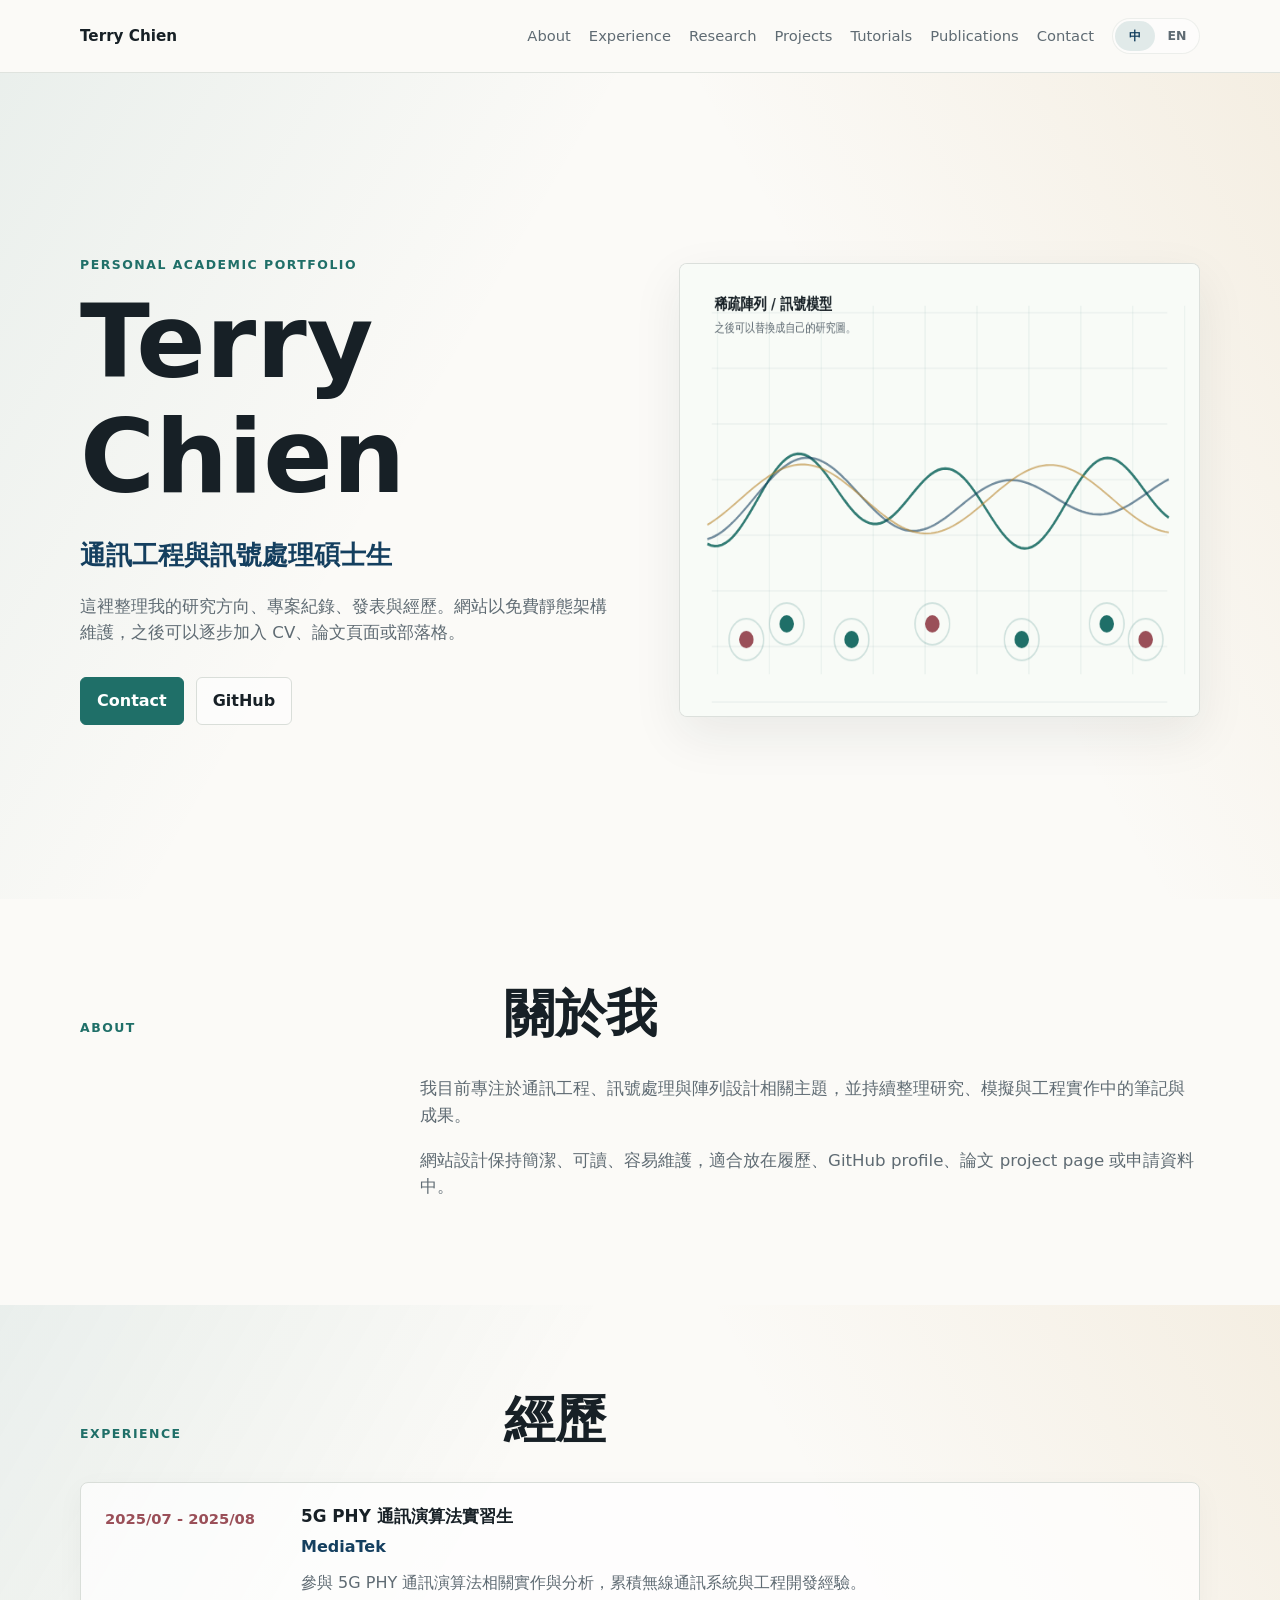
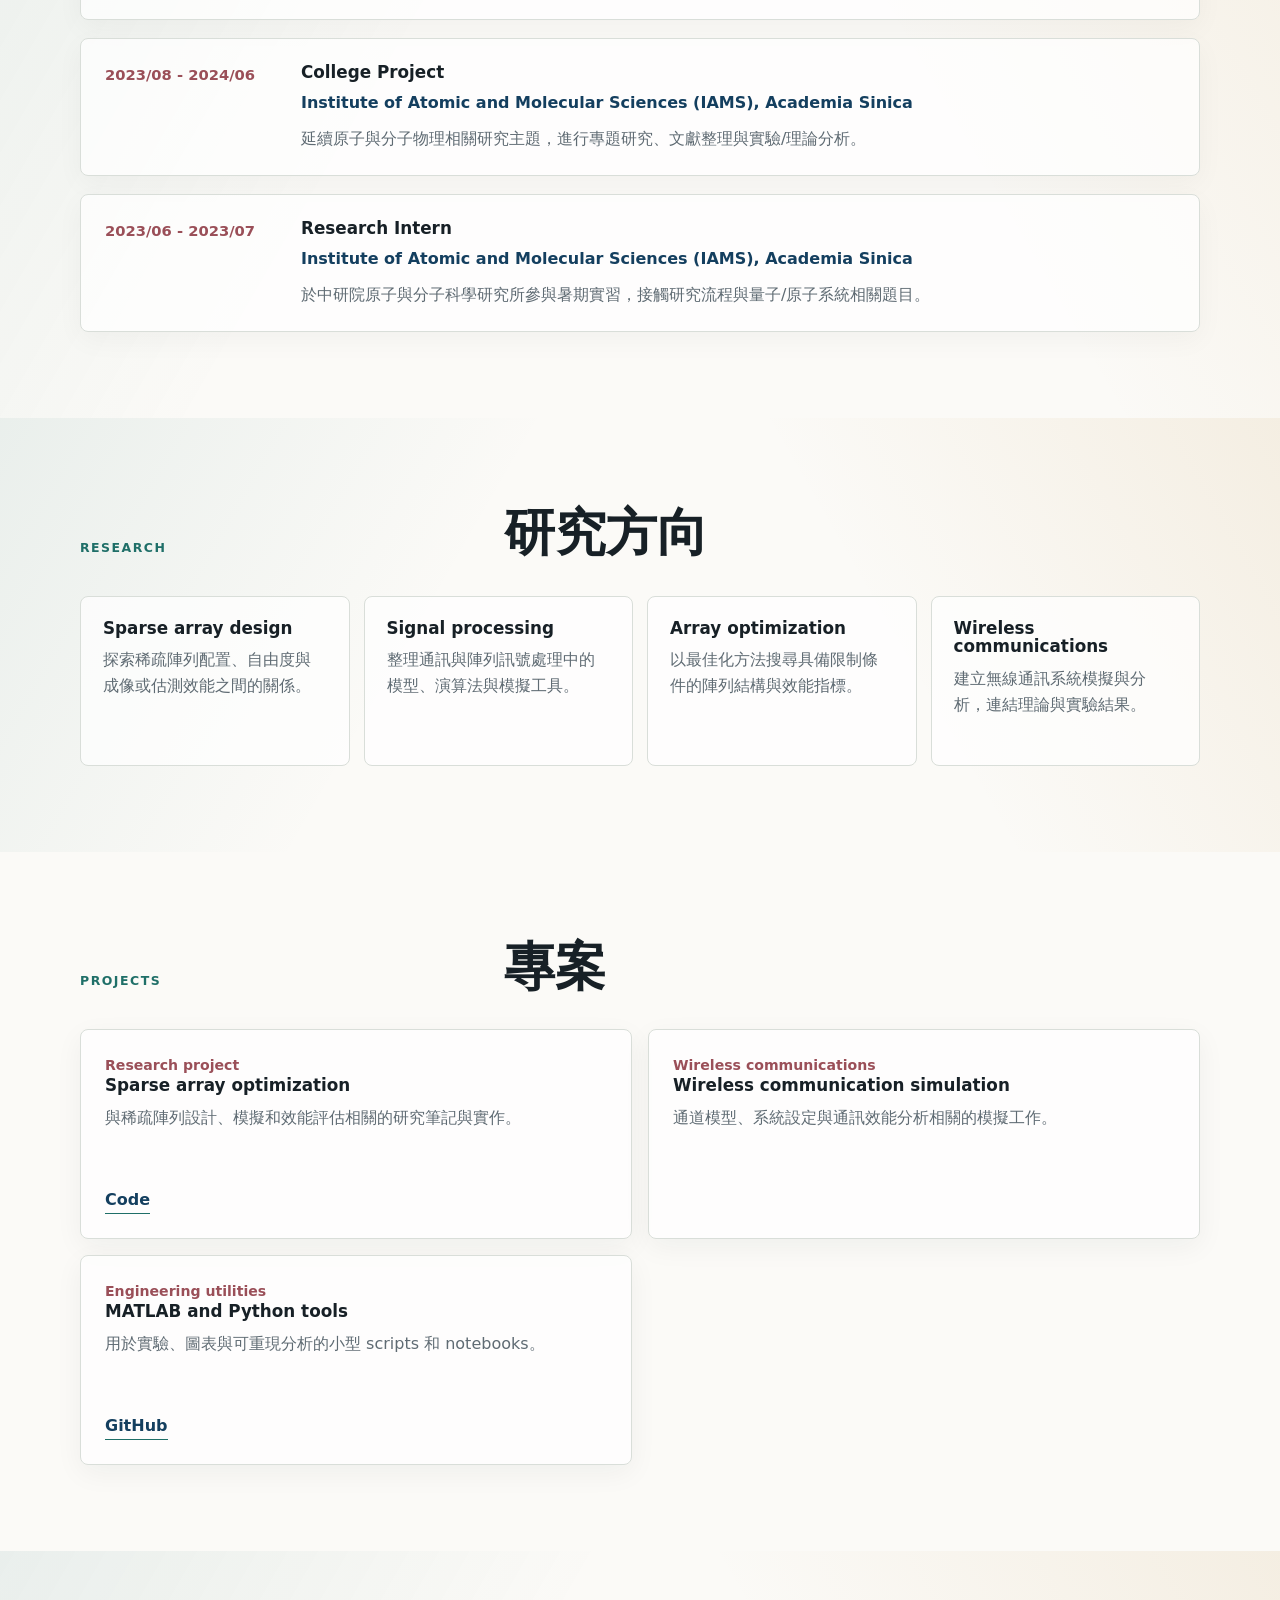
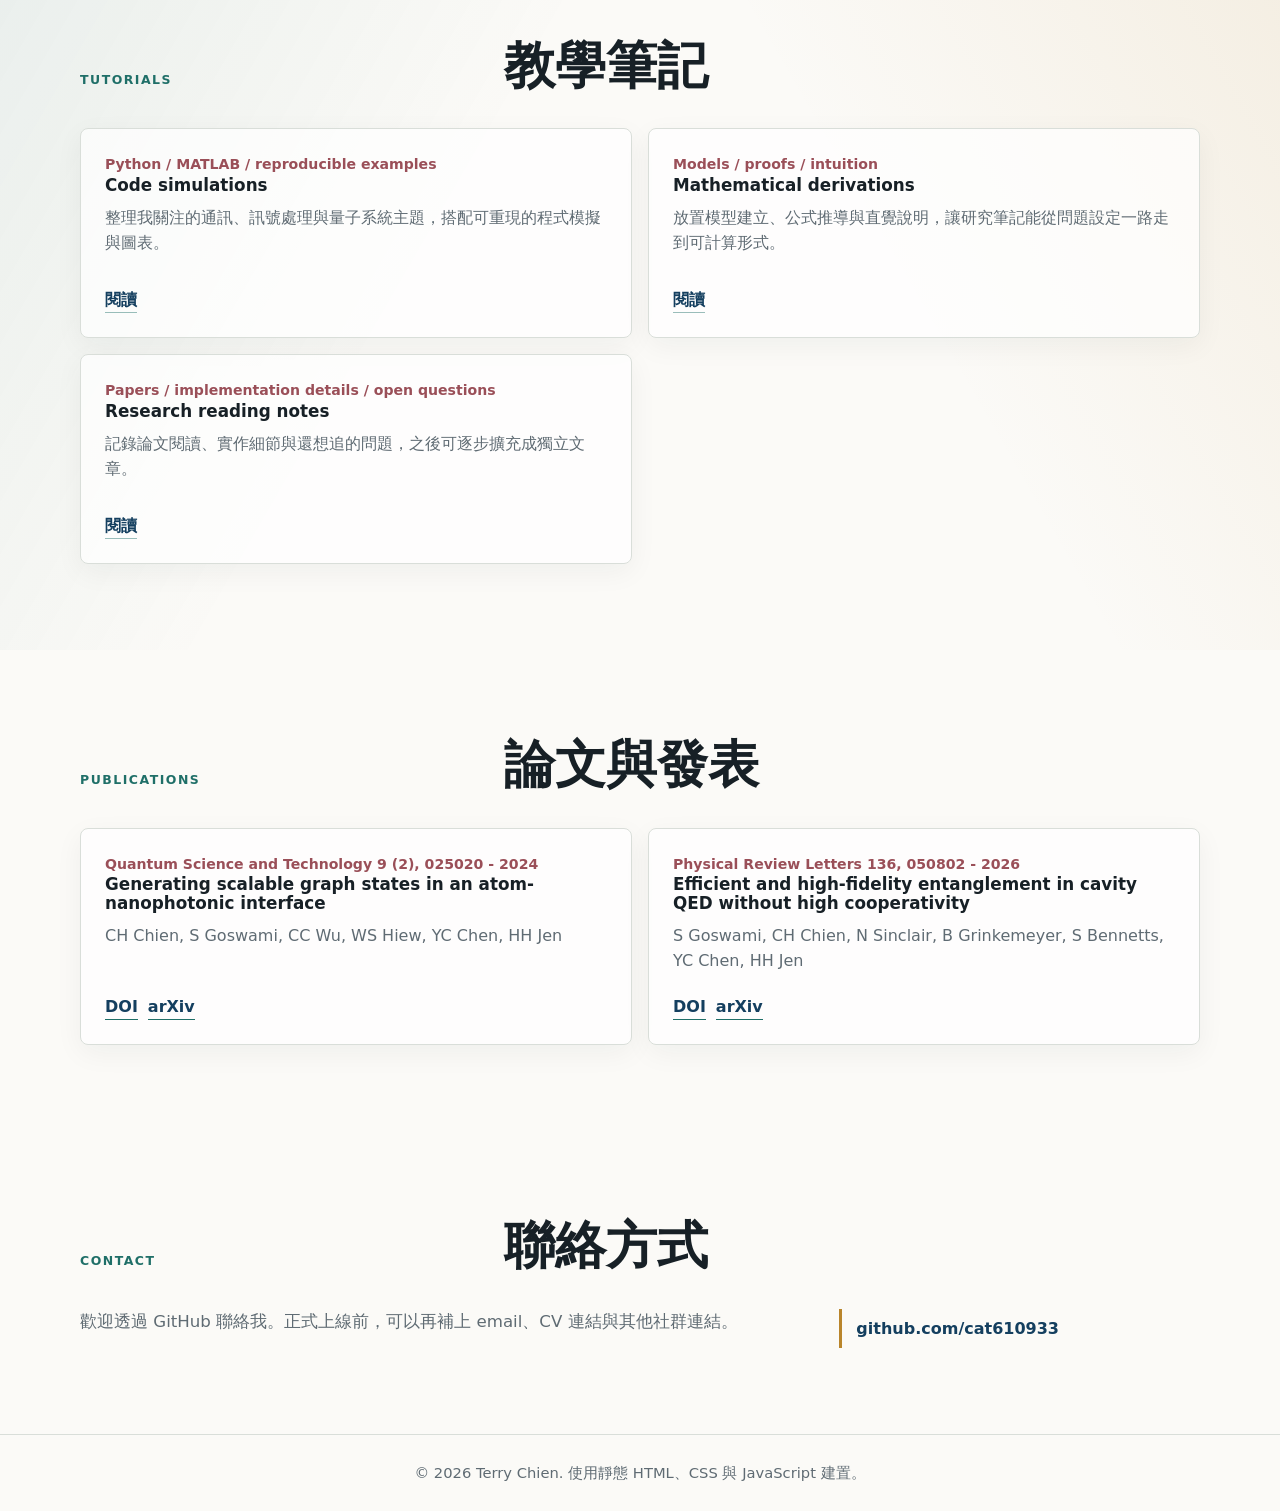
==== commit e98d589d: "Reorganize site structure for tutorial pages" ====
--- a/index.html
+++ b/index.html
@@ -175,6 +175,7 @@
       <p>&copy; <span id="year"></span> <span data-i18n="footer.text">Terry Chien. Built with static HTML, CSS, and JavaScript.</span></p>
     </footer>
 
-    <script src="script.js"></script>
+    <script src="scripts/site-data.js"></script>
+    <script src="scripts/main.js"></script>
   </body>
 </html>
--- a/styles.css
+++ b/styles.css
@@ -56,6 +56,13 @@
   white-space: nowrap;
 }
 
+.header-actions {
+  display: flex;
+  align-items: center;
+  gap: 18px;
+  min-width: 0;
+}
+
 .site-nav {
   display: flex;
   align-items: center;
@@ -72,6 +79,44 @@
 .site-nav a:focus-visible {
   color: var(--ink);
   border-color: var(--accent);
+}
+
+.language-switch {
+  display: inline-grid;
+  grid-template-columns: 1fr 1fr;
+  flex: 0 0 auto;
+  overflow: hidden;
+  gap: 2px;
+  border: 1px solid rgba(217, 222, 217, 0.45);
+  border-radius: 999px;
+  padding: 2px;
+  background: rgba(255, 255, 255, 0.42);
+}
+
+.language-option {
+  min-width: 40px;
+  min-height: 30px;
+  border: 0;
+  border-radius: 999px;
+  background: transparent;
+  color: var(--muted);
+  cursor: pointer;
+  font: inherit;
+  font-size: 0.78rem;
+  font-weight: 800;
+  transition:
+    background 160ms ease,
+    color 160ms ease;
+}
+
+.language-option.is-active {
+  background: rgba(31, 111, 104, 0.12);
+  color: var(--accent-strong);
+}
+
+.language-option:focus-visible {
+  outline: 2px solid rgba(185, 133, 43, 0.45);
+  outline-offset: -2px;
 }
 
 .section-band {
@@ -316,6 +361,21 @@
   box-shadow: 0 8px 28px rgba(23, 32, 38, 0.05);
 }
 
+.item-card-link {
+  color: inherit;
+  transition:
+    border-color 160ms ease,
+    box-shadow 160ms ease,
+    transform 160ms ease;
+}
+
+.item-card-link:hover,
+.item-card-link:focus-visible {
+  border-color: rgba(31, 111, 104, 0.45);
+  box-shadow: 0 12px 32px rgba(23, 32, 38, 0.09);
+  transform: translateY(-2px);
+}
+
 .item-meta {
   color: var(--rose);
   font-size: 0.88rem;
@@ -333,6 +393,79 @@
   border-bottom: 1px solid var(--accent);
   color: var(--accent-strong);
   font-weight: 760;
+}
+
+.item-cue {
+  align-self: flex-start;
+  margin-top: 20px;
+  border-bottom: 1px solid rgba(31, 111, 104, 0.45);
+  color: var(--accent-strong);
+  font-weight: 800;
+}
+
+.article-shell {
+  padding: 72px max(24px, calc((100vw - 860px) / 2));
+}
+
+.article-nav {
+  display: flex;
+  justify-content: space-between;
+  gap: 16px;
+  margin-bottom: 54px;
+  color: var(--muted);
+  font-size: 0.95rem;
+  font-weight: 750;
+}
+
+.article-nav a {
+  border-bottom: 1px solid rgba(31, 111, 104, 0.35);
+}
+
+.article-header {
+  margin-bottom: 42px;
+}
+
+.article-header h1 {
+  font-size: clamp(2.35rem, 6vw, 4.8rem);
+}
+
+.article-meta {
+  margin: 18px 0 0;
+  color: var(--rose);
+  font-weight: 800;
+}
+
+.article-content {
+  display: grid;
+  gap: 28px;
+}
+
+.article-content section {
+  border-top: 1px solid var(--line);
+  padding-top: 28px;
+}
+
+.article-content p,
+.article-content li {
+  color: var(--muted);
+  font-size: 1.04rem;
+}
+
+.article-content pre {
+  overflow-x: auto;
+  border: 1px solid var(--line);
+  border-radius: 8px;
+  padding: 18px;
+  background: #172026;
+  color: #f7faf8;
+}
+
+.math-block {
+  overflow-x: auto;
+  border-left: 3px solid var(--gold);
+  padding: 12px 0 12px 18px;
+  color: var(--accent-strong);
+  font-family: ui-monospace, SFMono-Regular, Menlo, Monaco, Consolas, monospace;
 }
 
 .contact-layout {
@@ -378,6 +511,13 @@
     gap: 12px;
   }
 
+  .header-actions {
+    width: 100%;
+    align-items: flex-start;
+    flex-direction: column;
+    gap: 12px;
+  }
+
   .site-nav {
     width: 100%;
     overflow-x: auto;
